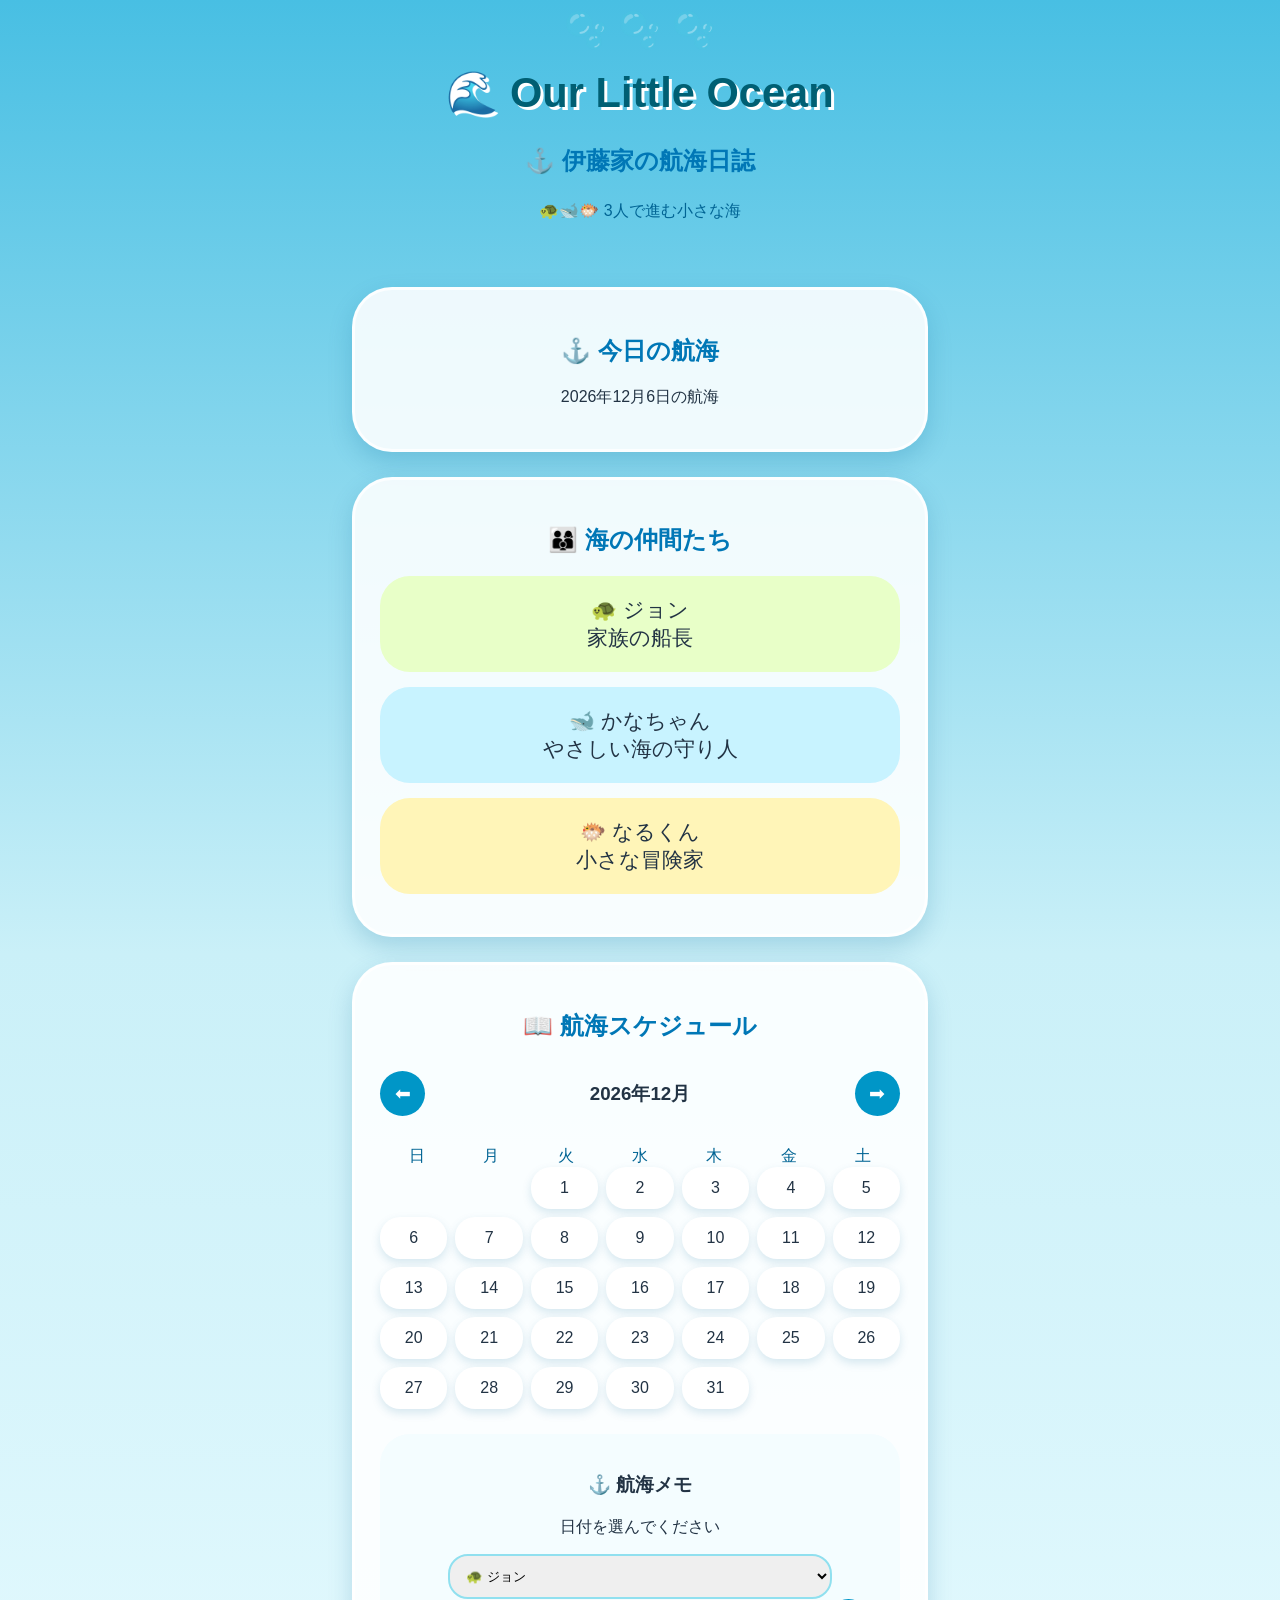
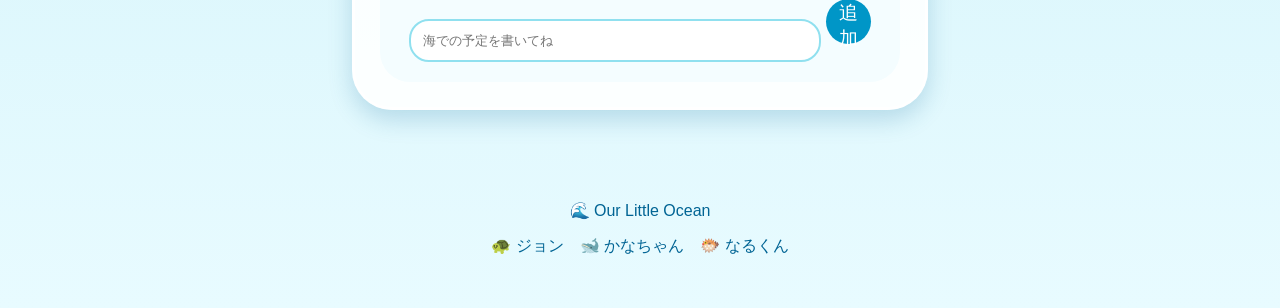
==== index.html @ e10f1f41 "index.html の更新" ====
<!DOCTYPE html>
<html lang="ja">

<head>

<meta charset="UTF-8">
<meta name="viewport" content="width=device-width, initial-scale=1.0">

<title>Our Little Ocean | 伊藤家の航海日誌</title>

<link rel="stylesheet" href="style.css">

</head>


<body>


<header>

<h1>🌊 Our Little Ocean</h1>

<p>⚓ 伊藤家の航海日誌</p>

<span>
🐢🐋🐡 3人で進む小さな海
</span>

</header>




<main>


<section class="today">

<h2>⚓ 今日の航海</h2>

<p id="today-date"></p>

</section>





<section class="family">


<h2>👨‍👩‍👦 海の仲間たち</h2>


<div class="member john">

🐢 ジョン<br>
<span>家族の船長</span>

</div>



<div class="member kana">

🐋 かなちゃん<br>
<span>やさしい海の守り人</span>

</div>




<div class="member naru">

🐡 なるくん<br>
<span>小さな冒険家</span>

</div>


</section>







<section class="calendar-area">


<h2>📖 航海スケジュール</h2>



<div class="calendar-header">


<button id="prev-month">
⬅
</button>



<h3 id="calendar-title"></h3>



<button id="next-month">
➡
</button>


</div>






<div class="week">

<div>日</div>
<div>月</div>
<div>火</div>
<div>水</div>
<div>木</div>
<div>金</div>
<div>土</div>

</div>




<div id="calendar">

</div>







<div class="schedule-box">


<h3>⚓ 航海メモ</h3>



<p id="selected-date">

日付を選んでください

</p>




<select id="family-select">


<option value="john">

🐢 ジョン

</option>



<option value="kana">

🐋 かなちゃん

</option>



<option value="naru">

🐡 なるくん

</option>



</select>






<input

id="schedule-input"

type="text"

placeholder="海での予定を書いてね">






<button id="add-schedule">

追加

</button>






<div id="schedule-list">

</div>





</div>


</section>


</main>







<footer>


<p>

🌊 Our Little Ocean

</p>


<p>

🐢 ジョン　🐋 かなちゃん　🐡 なるくん

</p>


</footer>






<script src="script.js"></script>


</body>


</html>
---- style.css ----
body {

  margin:0;
  padding:0;

  font-family:
  "Hiragino Maru Gothic ProN",
  "Yu Gothic",
  sans-serif;

  background:
  linear-gradient(
    180deg,
    #48bfe3,
    #caf0f8,
    #e8fbff
  );

  color:#234;

  text-align:center;

  min-height:100vh;

  overflow-x:hidden;

}



/* 海の泡 */

body::before {

  content:"🫧     🫧        🫧";

  position:fixed;

  top:10px;

  left:0;

  width:100%;

  font-size:35px;

  opacity:0.35;

  pointer-events:none;

}





header {

  padding:40px 20px 25px;

}



h1 {

  color:#005f73;

  font-size:2.6rem;

  text-shadow:

  3px 3px 0 white;


}



header p {

  color:#0077b6;

  font-size:1.5rem;

  font-weight:bold;

}



header span {

  color:#006494;

}





main {

  padding:15px;

}





.today,
.family,
.calendar-area {


  background:

  rgba(255,255,255,0.88);


  border-radius:40px;


  padding:25px;


  margin:25px auto;


  max-width:520px;


  border:

  3px solid rgba(255,255,255,0.8);


  box-shadow:

  0 10px 25px

  rgba(0,100,150,0.2);


}



h2 {

  color:#0077b6;

}





.member {


  border-radius:30px;

  padding:20px;

  margin:15px 0;

  font-size:1.3rem;


}



.john {

  background:#e8ffc8;

}



.kana {

  background:#c8f3ff;

}



.naru {

  background:#fff5b8;

}





.calendar-header {


  display:flex;

  justify-content:space-between;

  align-items:center;


}



button {


  background:#0096c7;

  color:white;

  border:none;

  width:45px;

  height:45px;

  border-radius:50%;

  font-size:1.2rem;


}





.week {


  display:grid;

  grid-template-columns:

  repeat(7,1fr);


  color:#006494;

  margin-top:20px;


}





#calendar {


  display:grid;

  grid-template-columns:

  repeat(7,1fr);


  gap:8px;

}





.day {


  background:white;


  border-radius:20px;


  padding:12px 5px;


  box-shadow:

  0 4px 10px

  rgba(0,100,150,0.15);


}



.empty {

  background:transparent;

  box-shadow:none;

}





.schedule-box {


  margin-top:25px;


  padding:20px;


  background:#f4fdff;


  border-radius:30px;


}





input,
select {


  width:80%;


  padding:12px;


  border-radius:20px;


  border:2px solid #90e0ef;


}





.schedule-item {


  margin-top:12px;


  padding:15px;


  border-radius:25px;


  font-weight:bold;


}



.schedule-item.john {

  background:#e8ffc8;

}



.schedule-item.kana {

  background:#c8f3ff;

}



.schedule-item.naru {

  background:#fff5b8;

}





footer {

  padding:35px;

  color:#006494;

}
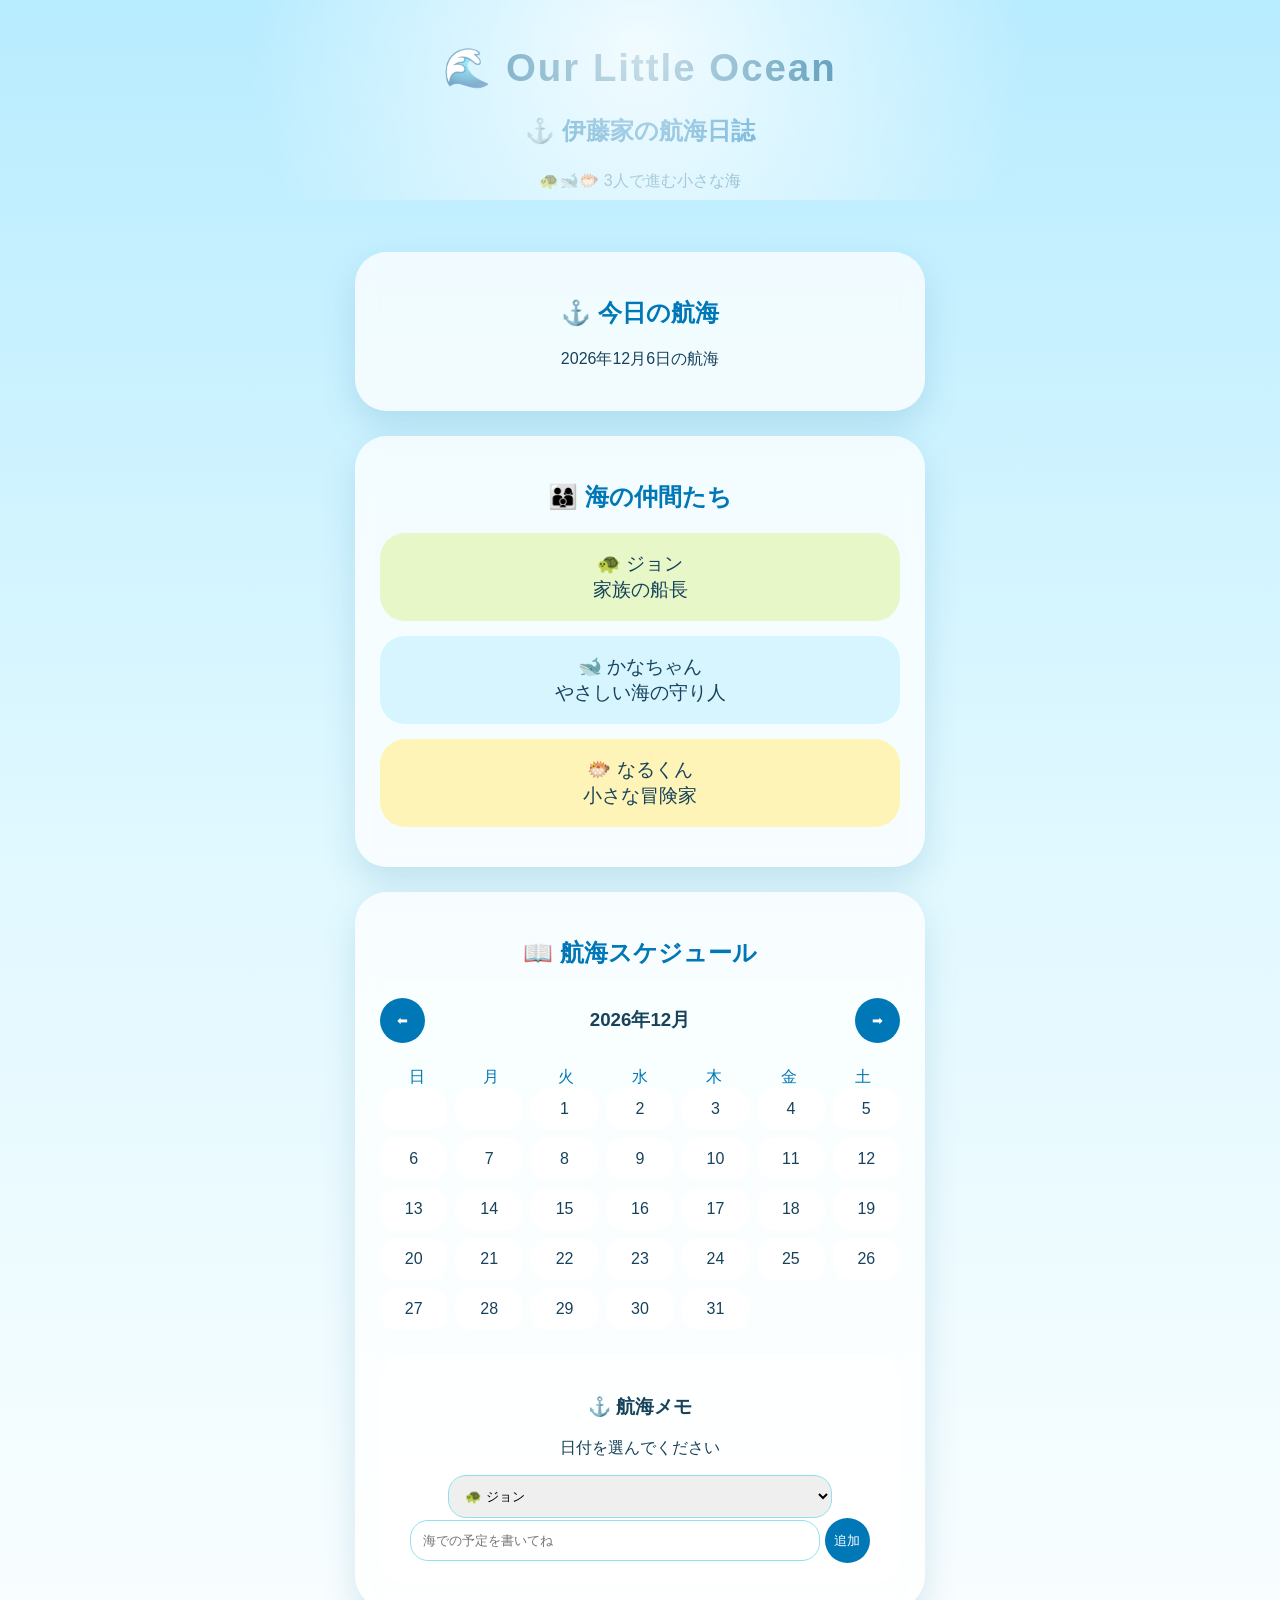
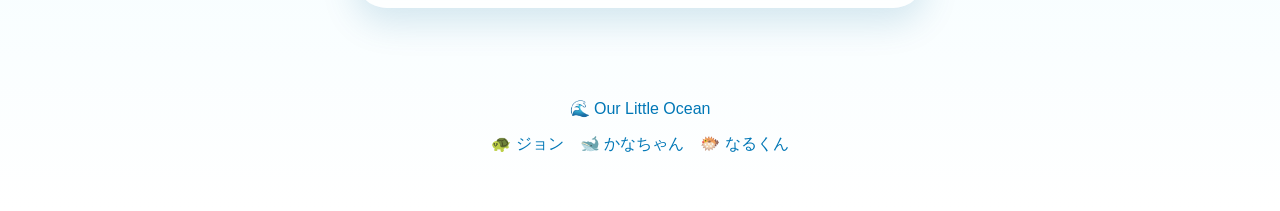
==== commit 875c132b: "index.html の更新" ====
--- a/index.html
+++ b/index.html
@@ -14,6 +14,16 @@
 
 
 <body>
+<div class="ocean-effect">
+
+<div class="wave wave1"></div>
+<div class="wave wave2"></div>
+
+<div class="bubble b1"></div>
+<div class="bubble b2"></div>
+<div class="bubble b3"></div>
+
+</div>
 
 
 <header>
--- a/style.css
+++ b/style.css
@@ -1,62 +1,79 @@
 body {
-
-  margin:0;
-  padding:0;
+  margin: 0;
+  padding: 0;
 
   font-family:
   "Hiragino Maru Gothic ProN",
   "Yu Gothic",
   sans-serif;
 
+  text-align: center;
+
+  color: #16425b;
+
+  min-height: 100vh;
+
   background:
   linear-gradient(
     180deg,
-    #48bfe3,
-    #caf0f8,
-    #e8fbff
+    #b8ecff 0%,
+    #dff8ff 45%,
+    #ffffff 100%
   );
 
-  color:#234;
-
-  text-align:center;
-
-  min-height:100vh;
-
-  overflow-x:hidden;
-
-}
-
-
-
-/* 海の泡 */
+  overflow-x: hidden;
+}
+
+
+/* 海の光 */
 
 body::before {
 
-  content:"🫧     🫧        🫧";
+  content:"";
 
   position:fixed;
 
-  top:10px;
+  top:-100px;
 
   left:0;
 
   width:100%;
 
-  font-size:35px;
-
-  opacity:0.35;
+  height:300px;
+
+  background:
+  radial-gradient(
+    circle,
+    rgba(255,255,255,0.8),
+    transparent 60%
+  );
+
+  animation:sunlight 8s infinite alternate;
 
   pointer-events:none;
-
-}
-
-
-
-
+}
+
+
+
+@keyframes sunlight {
+
+  from {
+    transform:translateY(0);
+  }
+
+  to {
+    transform:translateY(30px);
+  }
+
+}
+
+
+
+/* ヘッダー */
 
 header {
 
-  padding:40px 20px 25px;
+  padding:45px 20px 25px;
 
 }
 
@@ -64,14 +81,13 @@
 
 h1 {
 
-  color:#005f73;
-
-  font-size:2.6rem;
-
-  text-shadow:
-
-  3px 3px 0 white;
-
+  margin:0;
+
+  font-size:2.4rem;
+
+  color:#006494;
+
+  letter-spacing:2px;
 
 }
 
@@ -79,10 +95,10 @@
 
 header p {
 
+  font-size:1.5rem;
+
   color:#0077b6;
 
-  font-size:1.5rem;
-
   font-weight:bold;
 
 }
@@ -91,7 +107,7 @@
 
 header span {
 
-  color:#006494;
+  color:#468faf;
 
 }
 
@@ -101,25 +117,28 @@
 
 main {
 
-  padding:15px;
-
-}
-
-
-
-
+  padding:10px;
+
+}
+
+
+
+
+/* 白い箱感を減らしたカード */
 
 .today,
 .family,
 .calendar-area {
 
-
   background:
 
-  rgba(255,255,255,0.88);
-
-
-  border-radius:40px;
+  rgba(255,255,255,0.75);
+
+
+  backdrop-filter:blur(10px);
+
+
+  border-radius:32px;
 
 
   padding:25px;
@@ -131,19 +150,14 @@
   max-width:520px;
 
 
-  border:
-
-  3px solid rgba(255,255,255,0.8);
-
-
   box-shadow:
 
-  0 10px 25px
-
-  rgba(0,100,150,0.2);
-
-
-}
+  0 15px 35px
+
+  rgba(0,100,150,0.15);
+
+}
+
 
 
 
@@ -159,15 +173,13 @@
 
 .member {
 
-
-  border-radius:30px;
-
-  padding:20px;
+  padding:18px;
 
   margin:15px 0;
 
-  font-size:1.3rem;
-
+  border-radius:25px;
+
+  font-size:1.2rem;
 
 }
 
@@ -175,7 +187,7 @@
 
 .john {
 
-  background:#e8ffc8;
+ background:#e8f7c8;
 
 }
 
@@ -183,7 +195,7 @@
 
 .kana {
 
-  background:#c8f3ff;
+ background:#d7f5ff;
 
 }
 
@@ -191,7 +203,7 @@
 
 .naru {
 
-  background:#fff5b8;
+ background:#fff4b8;
 
 }
 
@@ -201,109 +213,82 @@
 
 .calendar-header {
 
-
-  display:flex;
-
-  justify-content:space-between;
-
-  align-items:center;
-
-
-}
+ display:flex;
+
+ justify-content:space-between;
+
+ align-items:center;
+
+}
+
 
 
 
 button {
 
-
-  background:#0096c7;
-
-  color:white;
-
-  border:none;
-
-  width:45px;
-
-  height:45px;
-
-  border-radius:50%;
-
-  font-size:1.2rem;
-
-
-}
-
-
+ background:#0077b6;
+
+ color:white;
+
+ border:none;
+
+ border-radius:50%;
+
+ width:45px;
+
+ height:45px;
+
+}
 
 
 
 .week {
 
-
-  display:grid;
-
-  grid-template-columns:
-
-  repeat(7,1fr);
-
-
-  color:#006494;
-
-  margin-top:20px;
-
-
-}
-
+ display:grid;
+
+ grid-template-columns:
+ repeat(7,1fr);
+
+ color:#0077b6;
+
+ margin-top:15px;
+
+}
 
 
 
 
 #calendar {
 
-
-  display:grid;
-
-  grid-template-columns:
-
-  repeat(7,1fr);
-
-
-  gap:8px;
-
-}
-
+ display:grid;
+
+ grid-template-columns:
+ repeat(7,1fr);
+
+ gap:8px;
+
+}
 
 
 
 
 .day {
 
-
-  background:white;
-
-
-  border-radius:20px;
-
-
-  padding:12px 5px;
-
-
-  box-shadow:
-
-  0 4px 10px
-
-  rgba(0,100,150,0.15);
-
-
-}
-
-
-
-.empty {
-
-  background:transparent;
-
-  box-shadow:none;
+ background:white;
+
+ border-radius:18px;
+
+ padding:12px 5px;
+
+ transition:0.3s;
+
+}
+
+
+
+.day:hover {
+
+ transform:translateY(-3px);
 
 }
 
@@ -313,18 +298,14 @@
 
 .schedule-box {
 
-
-  margin-top:25px;
-
-
-  padding:20px;
-
-
-  background:#f4fdff;
-
-
-  border-radius:30px;
-
+ margin-top:25px;
+
+ padding:20px;
+
+ background:
+ rgba(255,255,255,0.7);
+
+ border-radius:28px;
 
 }
 
@@ -335,18 +316,13 @@
 input,
 select {
 
-
-  width:80%;
-
-
-  padding:12px;
-
-
-  border-radius:20px;
-
-
-  border:2px solid #90e0ef;
-
+ width:80%;
+
+ padding:12px;
+
+ border-radius:18px;
+
+ border:1px solid #90e0ef;
 
 }
 
@@ -356,53 +332,21 @@
 
 .schedule-item {
 
-
-  margin-top:12px;
-
-
-  padding:15px;
-
-
-  border-radius:25px;
-
-
-  font-weight:bold;
-
-
-}
-
-
-
-.schedule-item.john {
-
-  background:#e8ffc8;
-
-}
-
-
-
-.schedule-item.kana {
-
-  background:#c8f3ff;
-
-}
-
-
-
-.schedule-item.naru {
-
-  background:#fff5b8;
-
-}
-
+ padding:14px;
+
+ margin-top:10px;
+
+ border-radius:22px;
+
+}
 
 
 
 
 footer {
 
-  padding:35px;
-
-  color:#006494;
+ padding:40px;
+
+ color:#0077b6;
 
 }
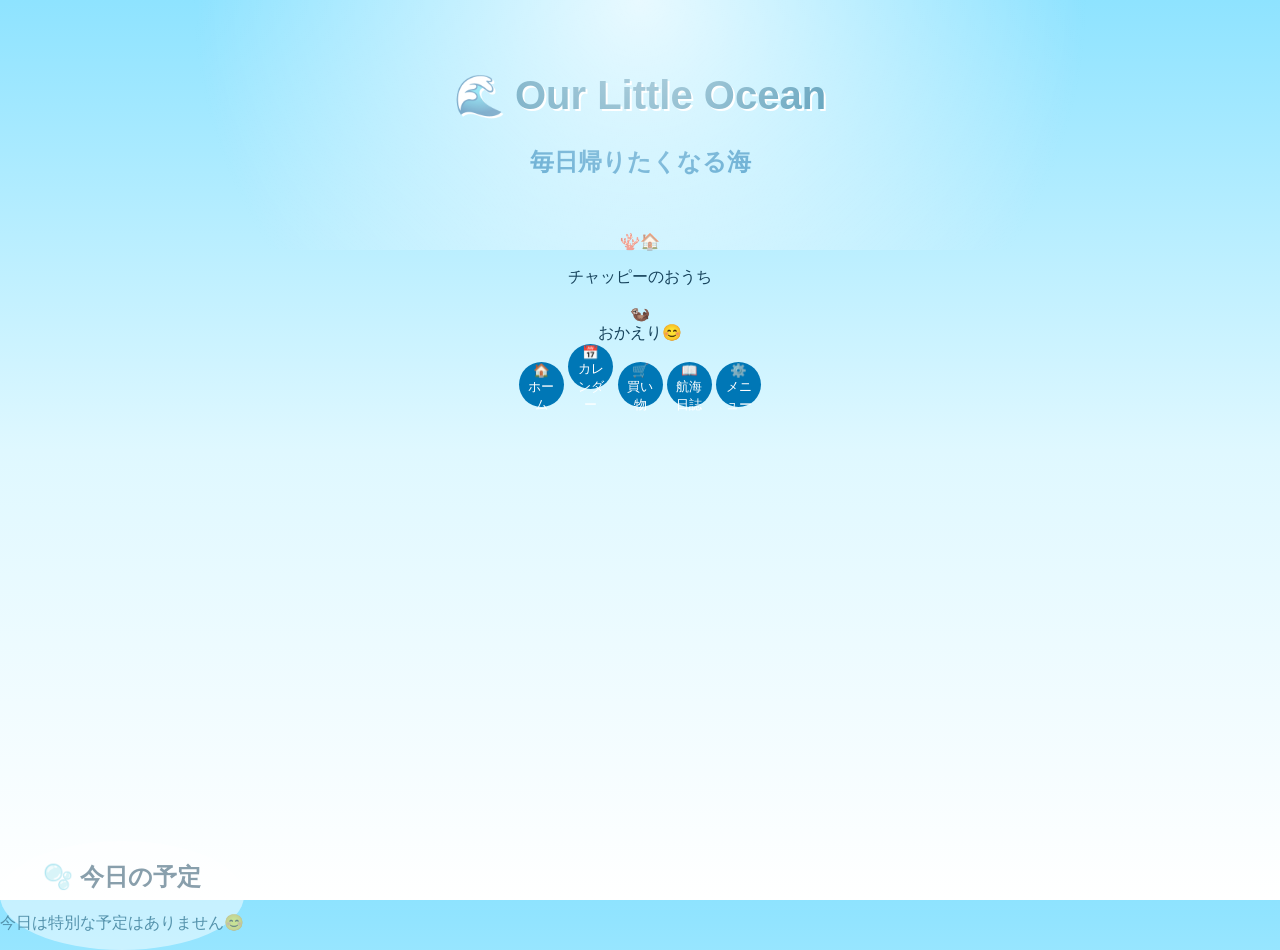
==== commit 453ecb72: "index.html の更新" ====
--- a/index.html
+++ b/index.html
@@ -2,282 +2,94 @@
 <html lang="ja">
 
 <head>
+  <meta charset="UTF-8">
+  <meta name="viewport" content="width=device-width, initial-scale=1.0">
 
-<meta charset="UTF-8">
-<meta name="viewport" content="width=device-width, initial-scale=1.0">
+  <title>Our Little Ocean</title>
 
-<title>Our Little Ocean | 伊藤家の航海日誌</title>
-
-<link rel="stylesheet" href="style.css">
-
+  <link rel="stylesheet" href="style.css">
 </head>
 
+<body>
 
-<body>
-<div class="ocean-effect">
+<div class="ocean">
 
-<div class="wave wave1"></div>
-<div class="wave wave2"></div>
+<header class="header">
 
-<div class="bubble b1"></div>
-<div class="bubble b2"></div>
-<div class="bubble b3"></div>
+<h1>🌊 Our Little Ocean</h1>
+
+<p>毎日帰りたくなる海</p>
+
+</header>
+
+
+<main>
+
+<section class="home">
+
+<div class="bubble">
+
+<h2>🫧 今日の予定</h2>
+
+<p id="today-message">
+今日は特別な予定はありません😊
+</p>
 
 </div>
 
 
-<header>
+<div class="coral-house">
 
-<h1>🌊 Our Little Ocean</h1>
+<div class="house">
 
-<p>⚓ 伊藤家の航海日誌</p>
+🪸🏠
 
-<span>
-🐢🐋🐡 3人で進む小さな海
-</span>
+</div>
 
-</header>
-
-
-
-
-<main>
-
-
-<section class="today">
-
-<h2>⚓ 今日の航海</h2>
-
-<p id="today-date"></p>
-
-</section>
-
-
-
-
-
-<section class="family">
-
-
-<h2>👨‍👩‍👦 海の仲間たち</h2>
-
-
-<div class="member john">
-
-🐢 ジョン<br>
-<span>家族の船長</span>
+<p>チャッピーのおうち</p>
 
 </div>
 
 
+<div class="chappy">
 
-<div class="member kana">
+<div class="otter">
 
-🐋 かなちゃん<br>
-<span>やさしい海の守り人</span>
+🦦
 
 </div>
 
+<div class="speech">
 
-
-
-<div class="member naru">
-
-🐡 なるくん<br>
-<span>小さな冒険家</span>
+おかえり😊
 
 </div>
 
+</div>
 
 </section>
-
-
-
-
-
-
-
-<section class="calendar-area">
-
-
-<h2>📖 航海スケジュール</h2>
-
-
-
-<div class="calendar-header">
-
-
-<button id="prev-month">
-⬅
-</button>
-
-
-
-<h3 id="calendar-title"></h3>
-
-
-
-<button id="next-month">
-➡
-</button>
-
-
-</div>
-
-
-
-
-
-
-<div class="week">
-
-<div>日</div>
-<div>月</div>
-<div>火</div>
-<div>水</div>
-<div>木</div>
-<div>金</div>
-<div>土</div>
-
-</div>
-
-
-
-
-<div id="calendar">
-
-</div>
-
-
-
-
-
-
-
-<div class="schedule-box">
-
-
-<h3>⚓ 航海メモ</h3>
-
-
-
-<p id="selected-date">
-
-日付を選んでください
-
-</p>
-
-
-
-
-<select id="family-select">
-
-
-<option value="john">
-
-🐢 ジョン
-
-</option>
-
-
-
-<option value="kana">
-
-🐋 かなちゃん
-
-</option>
-
-
-
-<option value="naru">
-
-🐡 なるくん
-
-</option>
-
-
-
-</select>
-
-
-
-
-
-
-<input
-
-id="schedule-input"
-
-type="text"
-
-placeholder="海での予定を書いてね">
-
-
-
-
-
-
-<button id="add-schedule">
-
-追加
-
-</button>
-
-
-
-
-
-
-<div id="schedule-list">
-
-</div>
-
-
-
-
-
-</div>
-
-
-</section>
-
 
 </main>
 
 
+<nav class="bottom-nav">
 
+<button>🏠<br>ホーム</button>
 
+<button>📅<br>カレンダー</button>
 
+<button>🛒<br>買い物</button>
 
+<button>📖<br>航海日誌</button>
 
-<footer>
+<button>⚙️<br>メニュー</button>
 
+</nav>
 
-<p>
-
-🌊 Our Little Ocean
-
-</p>
-
-
-<p>
-
-🐢 ジョン　🐋 かなちゃん　🐡 なるくん
-
-</p>
-
-
-</footer>
-
-
-
-
-
+</div>
 
 <script src="script.js"></script>
 
-
 </body>
 
-
 </html>
--- a/style.css
+++ b/style.css
@@ -1,79 +1,280 @@
 body {
-  margin: 0;
-  padding: 0;
-
-  font-family:
-  "Hiragino Maru Gothic ProN",
-  "Yu Gothic",
-  sans-serif;
-
-  text-align: center;
-
-  color: #16425b;
-
-  min-height: 100vh;
-
-  background:
-  linear-gradient(
-    180deg,
-    #b8ecff 0%,
-    #dff8ff 45%,
-    #ffffff 100%
-  );
-
-  overflow-x: hidden;
-}
+
+margin:0;
+padding:0;
+
+font-family:
+"Hiragino Maru Gothic ProN",
+"Yu Gothic",
+sans-serif;
+
+color:#16425b;
+
+text-align:center;
+
+min-height:100vh;
+
+overflow-x:hidden;
+
+background:
+
+linear-gradient(
+180deg,
+#8ee3ff,
+#dff8ff,
+#ffffff
+);
+
+position:relative;
+
+}
+
 
 
 /* 海の光 */
 
 body::before {
 
-  content:"";
-
-  position:fixed;
-
-  top:-100px;
-
-  left:0;
-
-  width:100%;
-
-  height:300px;
-
-  background:
-  radial-gradient(
-    circle,
-    rgba(255,255,255,0.8),
-    transparent 60%
-  );
-
-  animation:sunlight 8s infinite alternate;
-
-  pointer-events:none;
-}
-
-
-
-@keyframes sunlight {
-
-  from {
-    transform:translateY(0);
-  }
-
-  to {
-    transform:translateY(30px);
-  }
-
-}
-
-
-
-/* ヘッダー */
+content:"";
+
+position:fixed;
+
+top:0;
+
+left:0;
+
+width:100%;
+
+height:250px;
+
+
+background:
+
+radial-gradient(
+circle at 50% 0%,
+rgba(255,255,255,0.8),
+transparent 65%
+);
+
+
+animation:
+
+lightMove 6s infinite alternate;
+
+
+pointer-events:none;
+
+}
+
+
+
+@keyframes lightMove {
+
+from {
+
+transform:translateY(0);
+
+}
+
+
+to {
+
+transform:translateY(30px);
+
+}
+
+}
+
+
+
+
+
+/* 海の波 */
+
+.ocean-effect {
+
+position:fixed;
+
+bottom:0;
+
+left:0;
+
+width:100%;
+
+height:180px;
+
+overflow:hidden;
+
+z-index:-1;
+
+}
+
+
+
+.wave {
+
+position:absolute;
+
+bottom:-60px;
+
+left:-50%;
+
+width:200%;
+
+height:150px;
+
+background:
+
+rgba(0,160,220,0.25);
+
+border-radius:50%;
+
+animation:
+
+waveMove 8s infinite linear;
+
+}
+
+
+
+.wave2 {
+
+bottom:-80px;
+
+opacity:0.5;
+
+animation-duration:12s;
+
+}
+
+
+
+
+@keyframes waveMove {
+
+
+from {
+
+transform:translateX(0);
+
+}
+
+
+to {
+
+transform:translateX(200px);
+
+}
+
+
+}
+
+
+
+
+
+/* 泡 */
+
+.bubble {
+
+position:absolute;
+
+bottom:-50px;
+
+background:white;
+
+border-radius:50%;
+
+opacity:0.5;
+
+animation:
+
+bubbleUp 8s infinite;
+
+}
+
+
+
+.b1 {
+
+width:20px;
+
+height:20px;
+
+left:20%;
+
+}
+
+
+
+.b2 {
+
+width:35px;
+
+height:35px;
+
+left:60%;
+
+animation-delay:2s;
+
+}
+
+
+
+.b3 {
+
+width:15px;
+
+height:15px;
+
+left:80%;
+
+animation-delay:4s;
+
+}
+
+
+
+
+@keyframes bubbleUp {
+
+
+from {
+
+transform:translateY(0);
+
+opacity:0;
+
+}
+
+
+30% {
+
+opacity:0.6;
+
+}
+
+
+to {
+
+transform:translateY(-600px);
+
+opacity:0;
+
+}
+
+
+}
+
+
+
+
+
+
 
 header {
 
-  padding:45px 20px 25px;
+padding:45px 20px 30px;
 
 }
 
@@ -81,13 +282,13 @@
 
 h1 {
 
-  margin:0;
-
-  font-size:2.4rem;
-
-  color:#006494;
-
-  letter-spacing:2px;
+font-size:2.5rem;
+
+color:#006994;
+
+text-shadow:
+
+2px 2px white;
 
 }
 
@@ -95,11 +296,11 @@
 
 header p {
 
-  font-size:1.5rem;
-
-  color:#0077b6;
-
-  font-weight:bold;
+font-size:1.5rem;
+
+font-weight:bold;
+
+color:#0077b6;
 
 }
 
@@ -107,63 +308,45 @@
 
 header span {
 
-  color:#468faf;
-
-}
-
-
-
-
-
-main {
-
-  padding:10px;
-
-}
-
-
-
-
-/* 白い箱感を減らしたカード */
+color:#468faf;
+
+}
+
+
+
+
+
 
 .today,
 .family,
 .calendar-area {
 
-  background:
-
-  rgba(255,255,255,0.75);
-
-
-  backdrop-filter:blur(10px);
-
-
-  border-radius:32px;
-
-
-  padding:25px;
-
-
-  margin:25px auto;
-
-
-  max-width:520px;
-
-
-  box-shadow:
-
-  0 15px 35px
-
-  rgba(0,100,150,0.15);
-
-}
-
-
-
-
-h2 {
-
-  color:#0077b6;
+
+background:
+
+rgba(255,255,255,0.8);
+
+
+backdrop-filter:blur(8px);
+
+
+border-radius:35px;
+
+
+padding:25px;
+
+
+margin:25px auto;
+
+
+max-width:520px;
+
+
+box-shadow:
+
+0 15px 35px
+
+rgba(0,100,150,0.15);
 
 }
 
@@ -173,13 +356,11 @@
 
 .member {
 
-  padding:18px;
-
-  margin:15px 0;
-
-  border-radius:25px;
-
-  font-size:1.2rem;
+padding:18px;
+
+margin:15px 0;
+
+border-radius:25px;
 
 }
 
@@ -187,7 +368,7 @@
 
 .john {
 
- background:#e8f7c8;
+background:#e8f7c8;
 
 }
 
@@ -195,7 +376,7 @@
 
 .kana {
 
- background:#d7f5ff;
+background:#d7f5ff;
 
 }
 
@@ -203,150 +384,187 @@
 
 .naru {
 
- background:#fff4b8;
-
-}
-
+background:#fff4b8;
+
+}
 
 
 
 
 .calendar-header {
 
- display:flex;
-
- justify-content:space-between;
-
- align-items:center;
-
-}
-
+display:flex;
+
+justify-content:space-between;
+
+align-items:center;
+
+}
 
 
 
 button {
 
- background:#0077b6;
-
- color:white;
-
- border:none;
-
- border-radius:50%;
-
- width:45px;
-
- height:45px;
-
-}
-
-
-
-.week {
-
- display:grid;
-
- grid-template-columns:
- repeat(7,1fr);
-
- color:#0077b6;
-
- margin-top:15px;
-
-}
-
+background:#0077b6;
+
+color:white;
+
+border:none;
+
+border-radius:50%;
+
+width:45px;
+
+height:45px;
+
+}
 
 
 
 #calendar {
 
- display:grid;
-
- grid-template-columns:
- repeat(7,1fr);
-
- gap:8px;
-
-}
-
+display:grid;
+
+grid-template-columns:
+repeat(7,1fr);
+
+gap:8px;
+
+}
 
 
 
 .day {
 
- background:white;
-
- border-radius:18px;
-
- padding:12px 5px;
-
- transition:0.3s;
-
-}
-
-
-
-.day:hover {
-
- transform:translateY(-3px);
-
-}
-
-
+background:white;
+
+border-radius:18px;
+
+padding:12px 5px;
+
+}
 
 
 
 .schedule-box {
 
- margin-top:25px;
-
- padding:20px;
-
- background:
- rgba(255,255,255,0.7);
-
- border-radius:28px;
-
-}
-
-
+margin-top:25px;
+
+padding:20px;
+
+border-radius:30px;
+
+background:
+rgba(255,255,255,0.7);
+
+}
 
 
 
 input,
 select {
 
- width:80%;
-
- padding:12px;
-
- border-radius:18px;
-
- border:1px solid #90e0ef;
-
-}
-
-
-
-
-
-.schedule-item {
-
- padding:14px;
-
- margin-top:10px;
-
- border-radius:22px;
-
-}
-
+width:80%;
+
+padding:12px;
+
+border-radius:18px;
+
+border:1px solid #90e0ef;
+
+}
 
 
 
 footer {
 
- padding:40px;
-
- color:#0077b6;
+padding:40px;
+
+color:#0077b6;
+
+}
+/* 🌊 伊藤家メンバーカード強化 */
+
+.member {
+
+  position:relative;
+
+  overflow:hidden;
+
+  transition:0.4s;
+
+  border:2px solid rgba(255,255,255,0.8);
+
+}
+
+
+.member:hover {
+
+  transform:translateY(-8px);
+
+  box-shadow:
+  0 15px 30px
+  rgba(0,100,150,0.25);
+
+}
+
+
+
+/* 船長ジョン */
+
+.john {
+
+  background:
+  linear-gradient(
+  135deg,
+  #e8f7c8,
+  #ffffff
+  );
+
+}
+
+
+/* クジラの海 */
+
+.kana {
+
+  background:
+  linear-gradient(
+  135deg,
+  #d7f5ff,
+  #ffffff
+  );
+
+}
+
+
+/* 小さな冒険家 */
+
+.naru {
+
+  background:
+  linear-gradient(
+  135deg,
+  #fff4b8,
+  #ffffff
+  );
+
+}
+
+
+
+.member::after {
+
+  content:"🌊";
+
+  position:absolute;
+
+  right:15px;
+
+  bottom:10px;
+
+  opacity:0.25;
+
+  font-size:35px;
 
 }
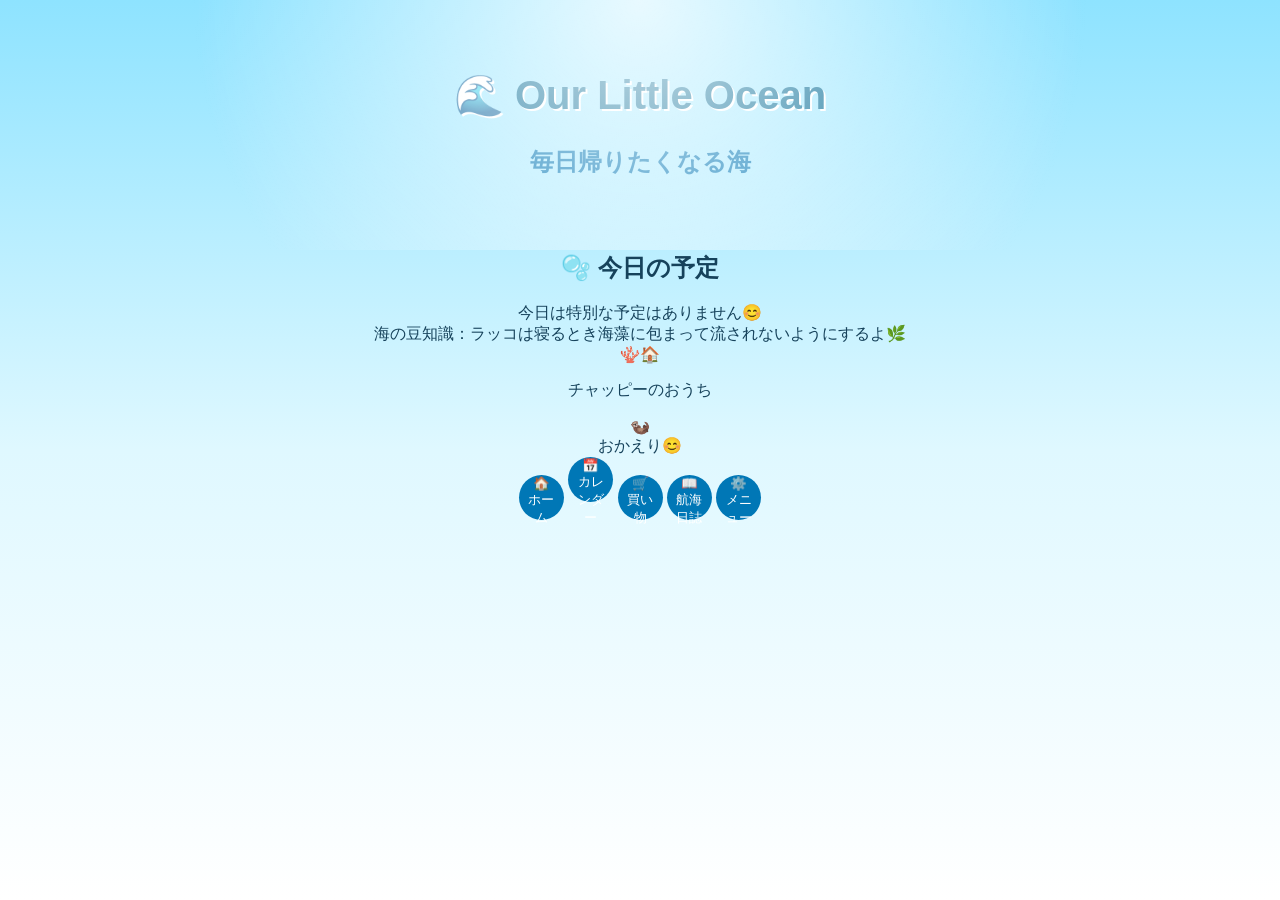
==== commit 6ae2e360: "index.html の更新" ====
--- a/index.html
+++ b/index.html
@@ -1,12 +1,9 @@
 <!DOCTYPE html>
 <html lang="ja">
-
 <head>
   <meta charset="UTF-8">
   <meta name="viewport" content="width=device-width, initial-scale=1.0">
-
   <title>Our Little Ocean</title>
-
   <link rel="stylesheet" href="style.css">
 </head>
 
@@ -14,82 +11,77 @@
 
 <div class="ocean">
 
-<header class="header">
+  <header class="header">
+    <h1>🌊 Our Little Ocean</h1>
+    <p>毎日帰りたくなる海</p>
+  </header>
 
-<h1>🌊 Our Little Ocean</h1>
+  <main>
 
-<p>毎日帰りたくなる海</p>
+    <section class="hero">
 
-</header>
+      <div class="today-bubble">
+        <h2>🫧 今日の予定</h2>
 
+        <div id="today-message">
+          今日は特別な予定はありません😊<br>
+          海の豆知識：ラッコは寝るとき海藻に包まって流されないようにするよ🌿
+        </div>
+      </div>
 
-<main>
+      <div class="coral-home">
 
-<section class="home">
+        <div class="house">
+          🪸🏠
+        </div>
 
-<div class="bubble">
+        <p>チャッピーのおうち</p>
 
-<h2>🫧 今日の予定</h2>
+      </div>
 
-<p id="today-message">
-今日は特別な予定はありません😊
-</p>
+      <div class="chappy-area">
 
-</div>
+        <div id="chappy">
+          🦦
+        </div>
 
+        <div class="speech">
+          おかえり😊
+        </div>
 
-<div class="coral-house">
+      </div>
 
-<div class="house">
+    </section>
 
-🪸🏠
+  </main>
 
-</div>
+  <nav class="bottom-menu">
 
-<p>チャッピーのおうち</p>
+    <button id="homeBtn">
+      🏠<br>ホーム
+    </button>
 
-</div>
+    <button id="calendarBtn">
+      📅<br>カレンダー
+    </button>
 
+    <button id="shoppingBtn">
+      🛒<br>買い物
+    </button>
 
-<div class="chappy">
+    <button id="logBtn">
+      📖<br>航海日誌
+    </button>
 
-<div class="otter">
+    <button id="menuBtn">
+      ⚙️<br>メニュー
+    </button>
 
-🦦
-
-</div>
-
-<div class="speech">
-
-おかえり😊
-
-</div>
-
-</div>
-
-</section>
-
-</main>
-
-
-<nav class="bottom-nav">
-
-<button>🏠<br>ホーム</button>
-
-<button>📅<br>カレンダー</button>
-
-<button>🛒<br>買い物</button>
-
-<button>📖<br>航海日誌</button>
-
-<button>⚙️<br>メニュー</button>
-
-</nav>
+  </nav>
 
 </div>
 
 <script src="script.js"></script>
 
 </body>
-
 </html>
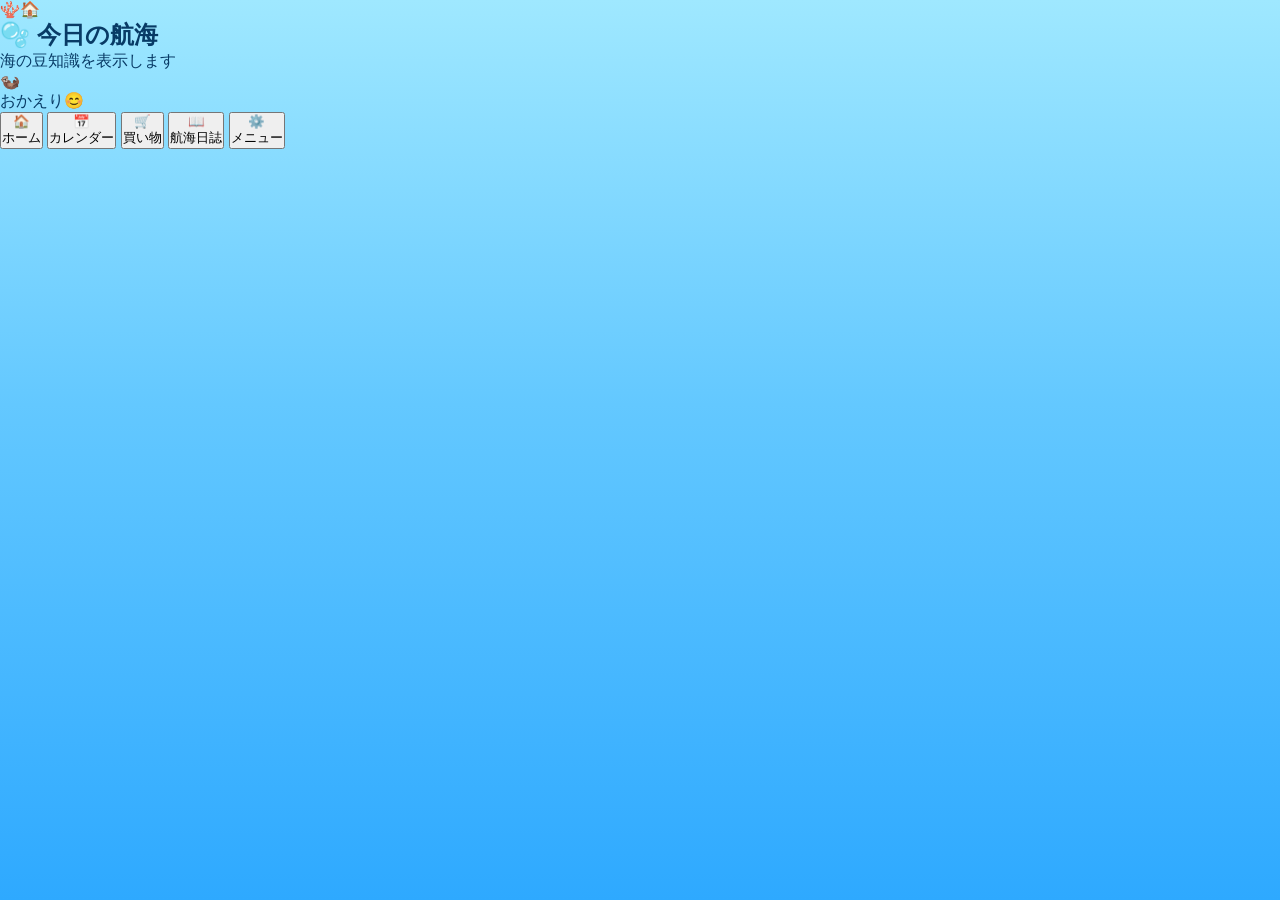
==== commit c3e29648: "index.html の更新" ====
--- a/index.html
+++ b/index.html
@@ -1,83 +1,89 @@
 <!DOCTYPE html>
 <html lang="ja">
 <head>
-  <meta charset="UTF-8">
-  <meta name="viewport" content="width=device-width, initial-scale=1.0">
-  <title>Our Little Ocean</title>
-  <link rel="stylesheet" href="style.css">
+    <meta charset="UTF-8">
+    <meta name="viewport" content="width=device-width, initial-scale=1.0">
+    <title>Our Little Ocean</title>
+
+    <link rel="stylesheet" href="style.css">
 </head>
 
 <body>
 
 <div class="ocean">
 
-  <header class="header">
-    <h1>🌊 Our Little Ocean</h1>
-    <p>毎日帰りたくなる海</p>
-  </header>
+    <!-- 光 -->
+    <div class="sun-rays"></div>
 
-  <main>
+    <!-- 泡 -->
+    <div id="bubble-layer"></div>
 
-    <section class="hero">
+    <!-- 魚 -->
+    <div id="fish-layer"></div>
 
-      <div class="today-bubble">
-        <h2>🫧 今日の予定</h2>
+    <!-- キラキラ -->
+    <div class="sparkles"></div>
 
-        <div id="today-message">
-          今日は特別な予定はありません😊<br>
-          海の豆知識：ラッコは寝るとき海藻に包まって流されないようにするよ🌿
-        </div>
-      </div>
+    <!-- 海藻 -->
+    <div class="seaweed left"></div>
+    <div class="seaweed center"></div>
+    <div class="seaweed right"></div>
 
-      <div class="coral-home">
+    <!-- サンゴ -->
+    <div class="coral left"></div>
+    <div class="coral right"></div>
 
-        <div class="house">
-          🪸🏠
-        </div>
+    <main class="home">
 
-        <p>チャッピーのおうち</p>
+        <section class="house-area">
 
-      </div>
+            <div class="house-glow"></div>
 
-      <div class="chappy-area">
+            <div class="house">
+                🪸🏠
+            </div>
 
-        <div id="chappy">
-          🦦
-        </div>
+        </section>
 
-        <div class="speech">
-          おかえり😊
-        </div>
+        <section class="today-card">
 
-      </div>
+            <h2>🫧 今日の航海</h2>
 
-    </section>
+            <p id="today-message">
+                海の豆知識を表示します
+            </p>
 
-  </main>
+        </section>
 
-  <nav class="bottom-menu">
+        <section class="chappy-area">
 
-    <button id="homeBtn">
-      🏠<br>ホーム
-    </button>
+            <div id="chappy">
+                🦦
+            </div>
 
-    <button id="calendarBtn">
-      📅<br>カレンダー
-    </button>
+            <div class="speech">
 
-    <button id="shoppingBtn">
-      🛒<br>買い物
-    </button>
+                おかえり😊
 
-    <button id="logBtn">
-      📖<br>航海日誌
-    </button>
+            </div>
 
-    <button id="menuBtn">
-      ⚙️<br>メニュー
-    </button>
+        </section>
 
-  </nav>
+    </main>
+
+    <nav class="bottom-menu">
+
+        <button>🏠<br>ホーム</button>
+
+        <button>📅<br>カレンダー</button>
+
+        <button>🛒<br>買い物</button>
+
+        <button>📖<br>航海日誌</button>
+
+        <button>⚙️<br>メニュー</button>
+
+    </nav>
 
 </div>
 
--- a/style.css
+++ b/style.css
@@ -1,570 +1,93 @@
-body {
+/* ===========================
+   Our Little Ocean v2
+=========================== */
 
-margin:0;
-padding:0;
+*{
+    margin:0;
+    padding:0;
+    box-sizing:border-box;
+}
 
-font-family:
-"Hiragino Maru Gothic ProN",
-"Yu Gothic",
-sans-serif;
+body{
 
-color:#16425b;
+    font-family:"Yu Gothic",sans-serif;
 
-text-align:center;
+    min-height:100vh;
 
-min-height:100vh;
+    background:
+    linear-gradient(
+    180deg,
+    #9fe8ff 0%,
+    #63c8ff 45%,
+    #2ea9ff 100%);
 
-overflow-x:hidden;
+    overflow-x:hidden;
 
-background:
-
-linear-gradient(
-180deg,
-#8ee3ff,
-#dff8ff,
-#ffffff
-);
-
-position:relative;
+    color:#083b66;
 
 }
 
+.ocean{
 
+    min-height:100vh;
 
-/* 海の光 */
+    display:flex;
 
-body::before {
-
-content:"";
-
-position:fixed;
-
-top:0;
-
-left:0;
-
-width:100%;
-
-height:250px;
-
-
-background:
-
-radial-gradient(
-circle at 50% 0%,
-rgba(255,255,255,0.8),
-transparent 65%
-);
-
-
-animation:
-
-lightMove 6s infinite alternate;
-
-
-pointer-events:none;
+    flex-direction:column;
 
 }
 
+/* ---------- ヘッダー ---------- */
 
+.header{
 
-@keyframes lightMove {
+    text-align:center;
 
-from {
-
-transform:translateY(0);
+    padding:30px 20px;
 
 }
 
+.header h1{
 
-to {
+    color:white;
 
-transform:translateY(30px);
+    font-size:2rem;
+
+    text-shadow:
+    0 3px 10px rgba(0,0,0,.2);
 
 }
 
-}
+.header p{
 
+    margin-top:8px;
 
+    color:white;
 
-
-
-/* 海の波 */
-
-.ocean-effect {
-
-position:fixed;
-
-bottom:0;
-
-left:0;
-
-width:100%;
-
-height:180px;
-
-overflow:hidden;
-
-z-index:-1;
+    opacity:.9;
 
 }
 
+/* ---------- メイン ---------- */
 
+.hero{
 
-.wave {
+    flex:1;
 
-position:absolute;
+    display:flex;
 
-bottom:-60px;
+    flex-direction:column;
 
-left:-50%;
+    align-items:center;
 
-width:200%;
+    gap:25px;
 
-height:150px;
-
-background:
-
-rgba(0,160,220,0.25);
-
-border-radius:50%;
-
-animation:
-
-waveMove 8s infinite linear;
+    padding:20px;
 
 }
 
+/* ---------- 今日の予定 ---------- */
 
+.today-bubble{
 
-.wave2 {
-
-bottom:-80px;
-
-opacity:0.5;
-
-animation-duration:12s;
-
-}
-
-
-
-
-@keyframes waveMove {
-
-
-from {
-
-transform:translateX(0);
-
-}
-
-
-to {
-
-transform:translateX(200px);
-
-}
-
-
-}
-
-
-
-
-
-/* 泡 */
-
-.bubble {
-
-position:absolute;
-
-bottom:-50px;
-
-background:white;
-
-border-radius:50%;
-
-opacity:0.5;
-
-animation:
-
-bubbleUp 8s infinite;
-
-}
-
-
-
-.b1 {
-
-width:20px;
-
-height:20px;
-
-left:20%;
-
-}
-
-
-
-.b2 {
-
-width:35px;
-
-height:35px;
-
-left:60%;
-
-animation-delay:2s;
-
-}
-
-
-
-.b3 {
-
-width:15px;
-
-height:15px;
-
-left:80%;
-
-animation-delay:4s;
-
-}
-
-
-
-
-@keyframes bubbleUp {
-
-
-from {
-
-transform:translateY(0);
-
-opacity:0;
-
-}
-
-
-30% {
-
-opacity:0.6;
-
-}
-
-
-to {
-
-transform:translateY(-600px);
-
-opacity:0;
-
-}
-
-
-}
-
-
-
-
-
-
-
-header {
-
-padding:45px 20px 30px;
-
-}
-
-
-
-h1 {
-
-font-size:2.5rem;
-
-color:#006994;
-
-text-shadow:
-
-2px 2px white;
-
-}
-
-
-
-header p {
-
-font-size:1.5rem;
-
-font-weight:bold;
-
-color:#0077b6;
-
-}
-
-
-
-header span {
-
-color:#468faf;
-
-}
-
-
-
-
-
-
-.today,
-.family,
-.calendar-area {
-
-
-background:
-
-rgba(255,255,255,0.8);
-
-
-backdrop-filter:blur(8px);
-
-
-border-radius:35px;
-
-
-padding:25px;
-
-
-margin:25px auto;
-
-
-max-width:520px;
-
-
-box-shadow:
-
-0 15px 35px
-
-rgba(0,100,150,0.15);
-
-}
-
-
-
-
-
-.member {
-
-padding:18px;
-
-margin:15px 0;
-
-border-radius:25px;
-
-}
-
-
-
-.john {
-
-background:#e8f7c8;
-
-}
-
-
-
-.kana {
-
-background:#d7f5ff;
-
-}
-
-
-
-.naru {
-
-background:#fff4b8;
-
-}
-
-
-
-
-.calendar-header {
-
-display:flex;
-
-justify-content:space-between;
-
-align-items:center;
-
-}
-
-
-
-button {
-
-background:#0077b6;
-
-color:white;
-
-border:none;
-
-border-radius:50%;
-
-width:45px;
-
-height:45px;
-
-}
-
-
-
-#calendar {
-
-display:grid;
-
-grid-template-columns:
-repeat(7,1fr);
-
-gap:8px;
-
-}
-
-
-
-.day {
-
-background:white;
-
-border-radius:18px;
-
-padding:12px 5px;
-
-}
-
-
-
-.schedule-box {
-
-margin-top:25px;
-
-padding:20px;
-
-border-radius:30px;
-
-background:
-rgba(255,255,255,0.7);
-
-}
-
-
-
-input,
-select {
-
-width:80%;
-
-padding:12px;
-
-border-radius:18px;
-
-border:1px solid #90e0ef;
-
-}
-
-
-
-footer {
-
-padding:40px;
-
-color:#0077b6;
-
-}
-/* 🌊 伊藤家メンバーカード強化 */
-
-.member {
-
-  position:relative;
-
-  overflow:hidden;
-
-  transition:0.4s;
-
-  border:2px solid rgba(255,255,255,0.8);
-
-}
-
-
-.member:hover {
-
-  transform:translateY(-8px);
-
-  box-shadow:
-  0 15px 30px
-  rgba(0,100,150,0.25);
-
-}
-
-
-
-/* 船長ジョン */
-
-.john {
-
-  background:
-  linear-gradient(
-  135deg,
-  #e8f7c8,
-  #ffffff
-  );
-
-}
-
-
-/* クジラの海 */
-
-.kana {
-
-  background:
-  linear-gradient(
-  135deg,
-  #d7f5ff,
-  #ffffff
-  );
-
-}
-
-
-/* 小さな冒険家 */
-
-.naru {
-
-  background:
-  linear-gradient(
-  135deg,
-  #fff4b8,
-  #ffffff
-  );
-
-}
-
-
-
-.member::after {
-
-  content:"🌊";
-
-  position:absolute;
-
-  right:15px;
-
-  bottom:10px;
-
-  opacity:0.25;
-
-  font-size:35px;
-
-}+   
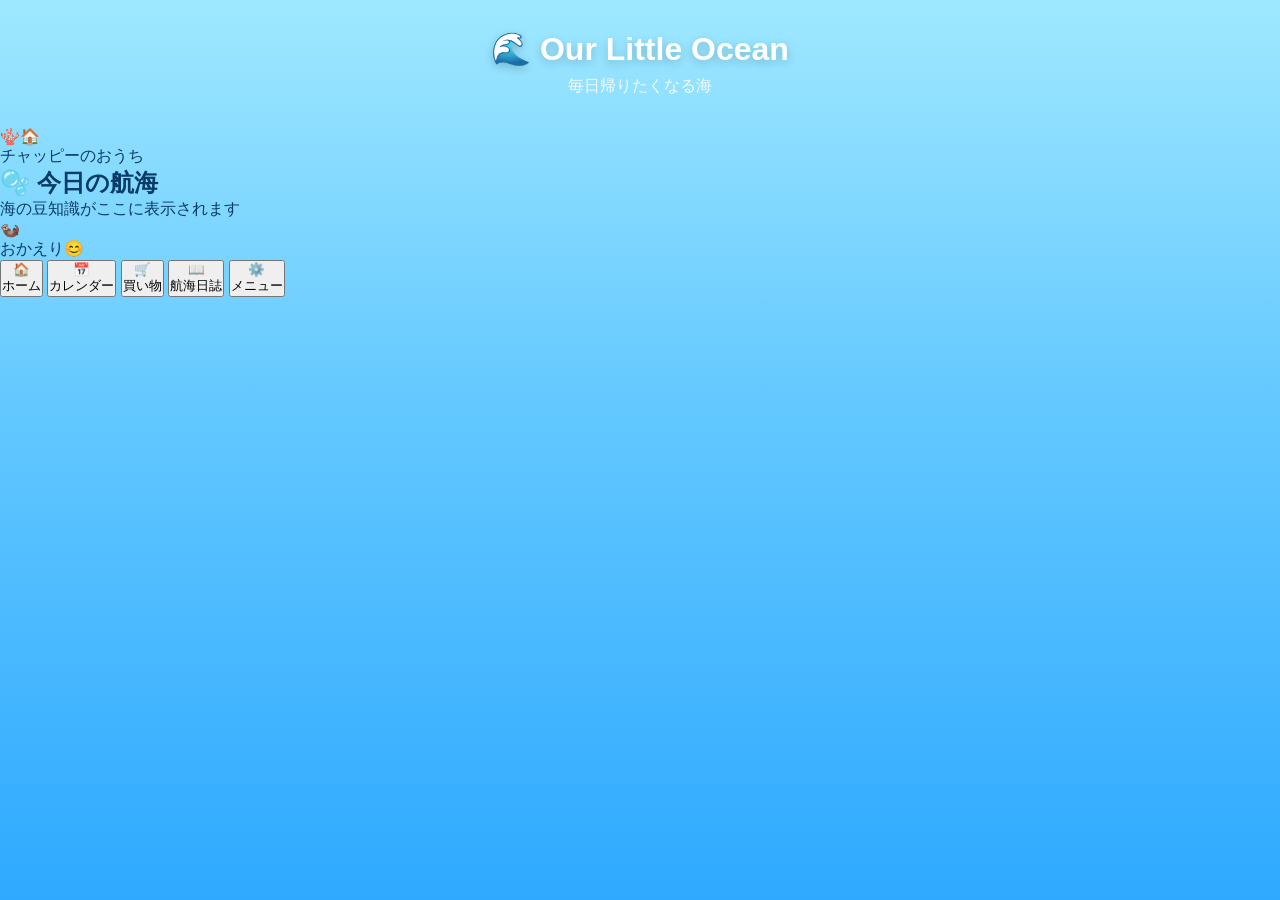
==== commit 9e798e77: "index.html の更新" ====
--- a/index.html
+++ b/index.html
@@ -12,7 +12,7 @@
 
 <div class="ocean">
 
-    <!-- 光 -->
+    <!-- 水中の光 -->
     <div class="sun-rays"></div>
 
     <!-- 泡 -->
@@ -22,7 +22,7 @@
     <div id="fish-layer"></div>
 
     <!-- キラキラ -->
-    <div class="sparkles"></div>
+    <div id="sparkle-layer"></div>
 
     <!-- 海藻 -->
     <div class="seaweed left"></div>
@@ -35,30 +35,50 @@
 
     <main class="home">
 
+        <!-- タイトル -->
+        <header class="header">
+
+            <h1>🌊 Our Little Ocean</h1>
+
+            <p>毎日帰りたくなる海</p>
+
+        </header>
+
+        <!-- サンゴの家 -->
         <section class="house-area">
 
             <div class="house-glow"></div>
 
             <div class="house">
+
                 🪸🏠
+
             </div>
+
+            <p>チャッピーのおうち</p>
 
         </section>
 
+        <!-- 今日の予定 -->
         <section class="today-card">
 
             <h2>🫧 今日の航海</h2>
 
             <p id="today-message">
-                海の豆知識を表示します
+
+                海の豆知識がここに表示されます
+
             </p>
 
         </section>
 
+        <!-- チャッピー -->
         <section class="chappy-area">
 
             <div id="chappy">
+
                 🦦
+
             </div>
 
             <div class="speech">
@@ -70,6 +90,8 @@
         </section>
 
     </main>
+
+    <!-- 下メニュー -->
 
     <nav class="bottom-menu">
 
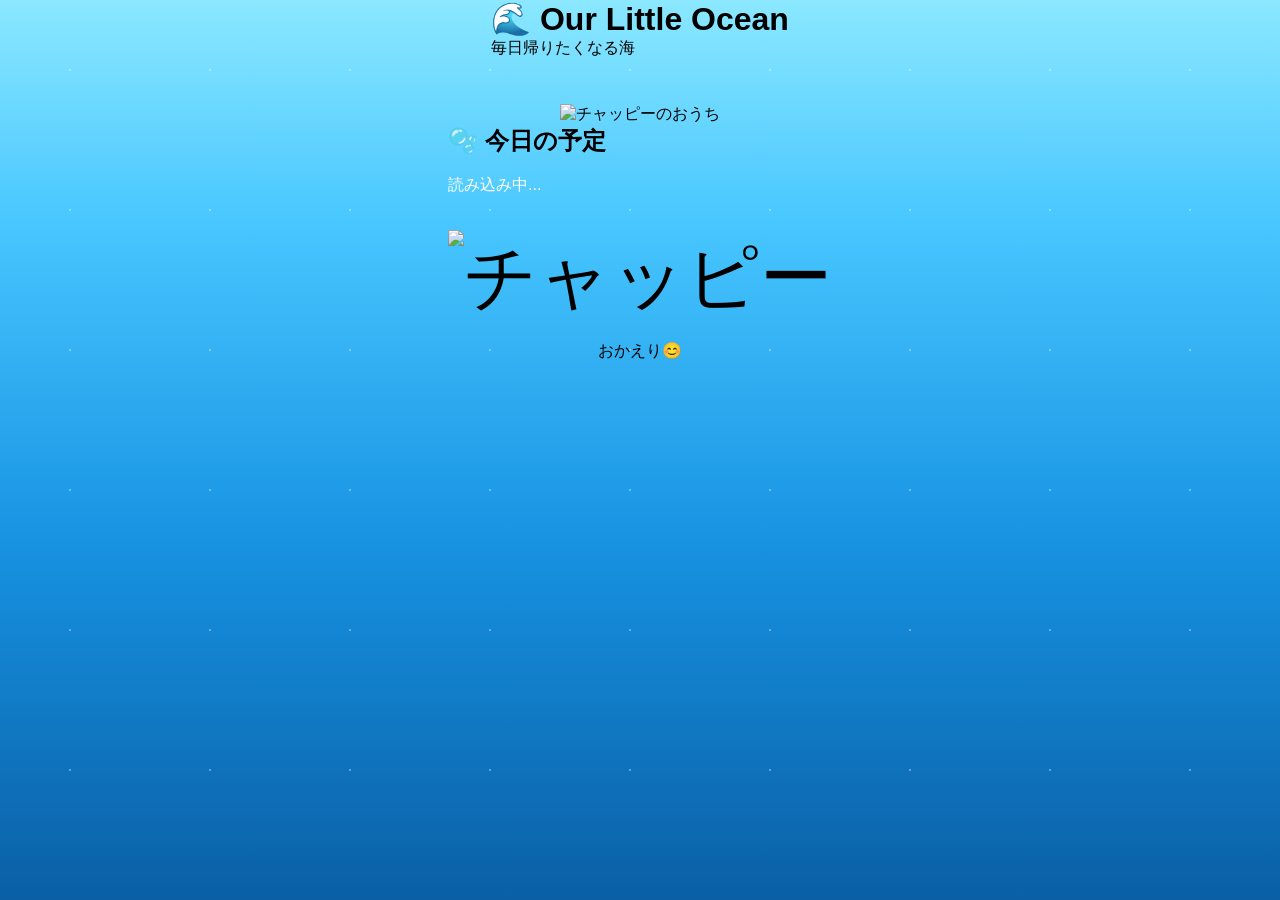
==== commit 811bd6b7: "index.html の更新" ====
--- a/index.html
+++ b/index.html
@@ -1,11 +1,12 @@
 <!DOCTYPE html>
 <html lang="ja">
 <head>
-    <meta charset="UTF-8">
-    <meta name="viewport" content="width=device-width, initial-scale=1.0">
-    <title>Our Little Ocean</title>
+<meta charset="UTF-8">
+<meta name="viewport" content="width=device-width, initial-scale=1.0">
+<title>Our Little Ocean</title>
 
-    <link rel="stylesheet" href="style.css">
+<link rel="stylesheet" href="style.css">
+
 </head>
 
 <body>
@@ -13,7 +14,7 @@
 <div class="ocean">
 
     <!-- 水中の光 -->
-    <div class="sun-rays"></div>
+    <div class="sunlight"></div>
 
     <!-- 泡 -->
     <div id="bubble-layer"></div>
@@ -21,22 +22,19 @@
     <!-- 魚 -->
     <div id="fish-layer"></div>
 
+    <!-- 海藻 -->
+    <div id="seaweed-layer"></div>
+
+    <!-- サンゴ -->
+    <div id="coral-layer"></div>
+
     <!-- キラキラ -->
     <div id="sparkle-layer"></div>
 
-    <!-- 海藻 -->
-    <div class="seaweed left"></div>
-    <div class="seaweed center"></div>
-    <div class="seaweed right"></div>
-
-    <!-- サンゴ -->
-    <div class="coral left"></div>
-    <div class="coral right"></div>
-
+    <!-- メイン画面 -->
     <main class="home">
 
-        <!-- タイトル -->
-        <header class="header">
+        <header class="title">
 
             <h1>🌊 Our Little Ocean</h1>
 
@@ -44,46 +42,41 @@
 
         </header>
 
-        <!-- サンゴの家 -->
-        <section class="house-area">
+        <section class="center-area">
 
-            <div class="house-glow"></div>
+            <div class="house-area">
 
-            <div class="house">
-
-                🪸🏠
+                <img
+                src="assets/coral-house.png"
+                alt="チャッピーのおうち"
+                class="coral-house">
 
             </div>
 
-            <p>チャッピーのおうち</p>
+            <div class="today-bubble">
 
-        </section>
+                <h2>🫧 今日の予定</h2>
 
-        <!-- 今日の予定 -->
-        <section class="today-card">
+                <div id="today-message">
 
-            <h2>🫧 今日の航海</h2>
+                    読み込み中...
 
-            <p id="today-message">
-
-                海の豆知識がここに表示されます
-
-            </p>
-
-        </section>
-
-        <!-- チャッピー -->
-        <section class="chappy-area">
-
-            <div id="chappy">
-
-                🦦
+                </div>
 
             </div>
 
-            <div class="speech">
+            <div class="chappy-area">
 
-                おかえり😊
+                <img
+                src="assets/chappy.png"
+                alt="チャッピー"
+                id="chappy">
+
+                <div id="speech">
+
+                    おかえり😊
+
+                </div>
 
             </div>
 
@@ -91,19 +84,37 @@
 
     </main>
 
-    <!-- 下メニュー -->
-
     <nav class="bottom-menu">
 
-        <button>🏠<br>ホーム</button>
+        <button id="homeBtn">
 
-        <button>📅<br>カレンダー</button>
+            🏠<br>ホーム
 
-        <button>🛒<br>買い物</button>
+        </button>
 
-        <button>📖<br>航海日誌</button>
+        <button id="calendarBtn">
 
-        <button>⚙️<br>メニュー</button>
+            📅<br>カレンダー
+
+        </button>
+
+        <button id="shoppingBtn">
+
+            🛒<br>買い物
+
+        </button>
+
+        <button id="logBtn">
+
+            📖<br>航海日誌
+
+        </button>
+
+        <button id="menuBtn">
+
+            ⚙️<br>メニュー
+
+        </button>
 
     </nav>
 
--- a/style.css
+++ b/style.css
@@ -1,6 +1,7 @@
-/* ===========================
-   Our Little Ocean v2
-=========================== */
+/* =====================================
+   Our Little Ocean
+   style.css Part1
+===================================== */
 
 *{
     margin:0;
@@ -8,71 +9,273 @@
     box-sizing:border-box;
 }
 
+html,
 body{
 
-    font-family:"Yu Gothic",sans-serif;
-
-    min-height:100vh;
+    width:100%;
+    height:100%;
+
+    overflow:hidden;
+
+    font-family:
+    "Yu Gothic",
+    sans-serif;
+
+}
+
+body{
+
+    background:#0a5fa5;
+
+}
+
+.ocean{
+
+    position:relative;
+
+    width:100vw;
+
+    height:100vh;
+
+    overflow:hidden;
 
     background:
     linear-gradient(
-    180deg,
-    #9fe8ff 0%,
-    #63c8ff 45%,
-    #2ea9ff 100%);
-
-    overflow-x:hidden;
-
-    color:#083b66;
-
-}
-
-.ocean{
-
-    min-height:100vh;
+    to bottom,
+
+    #8be8ff 0%,
+
+    #47c6ff 25%,
+
+    #1793e2 60%,
+
+    #0a5fa5 100%
+
+    );
+
+}
+
+
+/* 水面の光 */
+
+.sun-rays{
+
+    position:absolute;
+
+    inset:0;
+
+    background:
+
+    repeating-linear-gradient(
+
+    110deg,
+
+    rgba(255,255,255,.18) 0px,
+
+    rgba(255,255,255,.05) 40px,
+
+    transparent 120px
+
+    );
+
+    opacity:.6;
+
+    animation:
+
+    raysMove 12s linear infinite;
+
+}
+
+
+/* キラキラ */
+
+#sparkle-layer{
+
+    position:absolute;
+
+    inset:0;
+
+    background-image:
+
+    radial-gradient(white 1px,transparent 1px);
+
+    background-size:
+
+    140px 140px;
+
+    opacity:.35;
+
+}
+
+
+/* メイン */
+
+.home{
+
+    position:relative;
+
+    z-index:5;
+
+    width:100%;
+
+    height:100%;
 
     display:flex;
 
     flex-direction:column;
 
-}
-
-/* ---------- ヘッダー ---------- */
+    align-items:center;
+
+}
+
+
+/* タイトル */
 
 .header{
 
+    margin-top:35px;
+
     text-align:center;
 
-    padding:30px 20px;
-
 }
 
 .header h1{
 
     color:white;
 
-    font-size:2rem;
+    font-size:2.1rem;
 
     text-shadow:
-    0 3px 10px rgba(0,0,0,.2);
+
+    0 5px 15px rgba(0,0,0,.25);
 
 }
 
 .header p{
 
+    color:white;
+
     margin-top:8px;
 
-    color:white;
-
-    opacity:.9;
-
-}
-
-/* ---------- メイン ---------- */
-
-.hero{
-
-    flex:1;
+}
+
+
+/* サンゴの家 */
+
+.house-area{
+
+    margin-top:45px;
+
+    position:relative;
+
+    text-align:center;
+
+}
+
+.house{
+
+    font-size:6rem;
+
+    animation:
+
+    floatHouse 5s ease-in-out infinite;
+
+}
+
+.house-glow{
+
+    position:absolute;
+
+    width:170px;
+
+    height:170px;
+
+    left:50%;
+
+    top:50%;
+
+    transform:
+
+    translate(-50%,-50%);
+
+    background:
+
+    radial-gradient(
+
+    rgba(255,255,255,.35),
+
+    transparent 70%
+
+    );
+
+    filter:blur(18px);
+
+}
+
+.house-area p{
+
+    color:white;
+
+    margin-top:10px;
+
+}
+
+
+/* 今日の予定 */
+
+.today-card{
+
+    margin-top:35px;
+
+    width:min(88%,420px);
+
+    padding:24px;
+
+    border-radius:32px;
+
+    background:
+
+    rgba(255,255,255,.22);
+
+    backdrop-filter:
+
+    blur(14px);
+
+    border:
+
+    1px solid
+
+    rgba(255,255,255,.4);
+
+    box-shadow:
+
+    0 15px 35px
+
+    rgba(0,0,0,.15);
+
+}
+
+.today-card h2{
+
+    color:white;
+
+}
+
+#today-message{
+
+    color:white;
+
+    margin-top:14px;
+
+    line-height:1.8;
+
+}
+
+/* チャッピー */
+
+.chappy-area{
+
+    margin-top:30px;
 
     display:flex;
 
@@ -80,14 +283,68 @@
 
     align-items:center;
 
-    gap:25px;
-
-    padding:20px;
-
-}
-
-/* ---------- 今日の予定 ---------- */
-
-.today-bubble{
-
-   +    gap:15px;
+
+    z-index:10;
+
+}
+
+#chappy{
+
+    font-size:4.5rem;
+
+    animation:
+
+    floatChappy 4s ease-in-out infinite;
+
+}
+
+.speech{
+
+    background:
+
+    rgba(255,255,255,.85);
+
+    color:#0b4c8a;
+
+    padding:12px 20px;
+
+    border-radius:20px;
+
+    font-weight:bold;
+
+    box-shadow:
+
+    0 10px 25px rgba(0,0,0,.15);
+
+}
+
+/* 海藻 */
+
+.seaweed{
+
+    position:absolute;
+
+    bottom:-30px;
+
+    width:45px;
+
+    height:220px;
+
+    background:
+
+    linear-gradient(
+
+    #39d36f,
+
+    #0d8c47
+
+    );
+
+    border-radius:50px;
+
+    opacity:.8;
+
+    animation:
+
+    sway 5
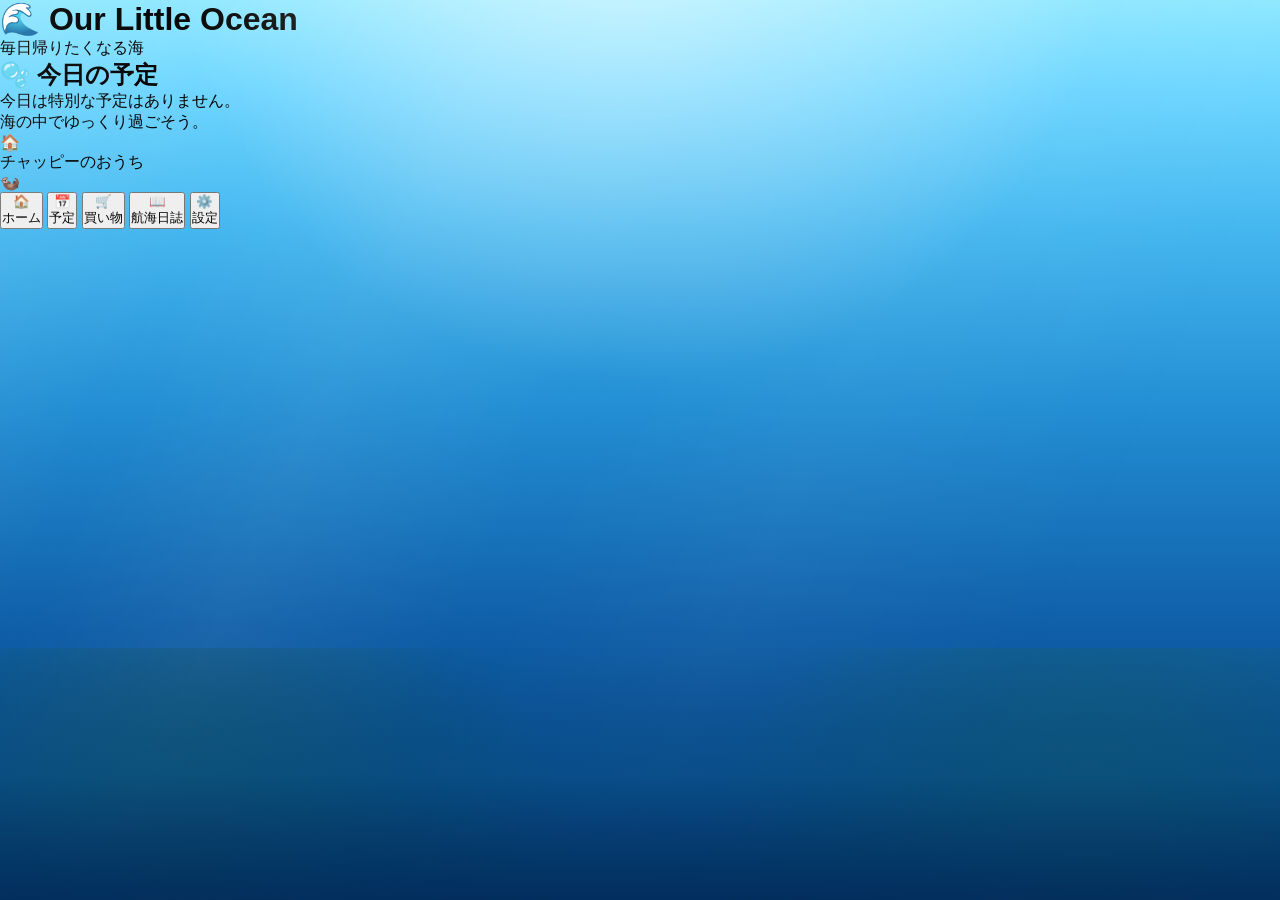
==== commit a87d7368: "index.html の更新" ====
--- a/index.html
+++ b/index.html
@@ -1,8 +1,11 @@
 <!DOCTYPE html>
 <html lang="ja">
+
 <head>
+
 <meta charset="UTF-8">
 <meta name="viewport" content="width=device-width, initial-scale=1.0">
+
 <title>Our Little Ocean</title>
 
 <link rel="stylesheet" href="style.css">
@@ -11,116 +14,73 @@
 
 <body>
 
-<div class="ocean">
+<div class="background">
 
-    <!-- 水中の光 -->
-    <div class="sunlight"></div>
+<div class="light"></div>
 
-    <!-- 泡 -->
-    <div id="bubble-layer"></div>
+<div class="reef"></div>
 
-    <!-- 魚 -->
-    <div id="fish-layer"></div>
+</div>
 
-    <!-- 海藻 -->
-    <div id="seaweed-layer"></div>
+<div class="screen">
 
-    <!-- サンゴ -->
-    <div id="coral-layer"></div>
+<header>
 
-    <!-- キラキラ -->
-    <div id="sparkle-layer"></div>
+<h1>🌊 Our Little Ocean</h1>
 
-    <!-- メイン画面 -->
-    <main class="home">
+<p>毎日帰りたくなる海</p>
 
-        <header class="title">
+</header>
 
-            <h1>🌊 Our Little Ocean</h1>
+<div class="glass-card">
 
-            <p>毎日帰りたくなる海</p>
+<h2>🫧 今日の予定</h2>
 
-        </header>
+<p>
 
-        <section class="center-area">
+今日は特別な予定はありません。<br>
+海の中でゆっくり過ごそう。
 
-            <div class="house-area">
+</p>
 
-                <img
-                src="assets/coral-house.png"
-                alt="チャッピーのおうち"
-                class="coral-house">
+</div>
 
-            </div>
+<div class="home-area">
 
-            <div class="today-bubble">
+<div class="house">
 
-                <h2>🫧 今日の予定</h2>
+🏠
 
-                <div id="today-message">
+</div>
 
-                    読み込み中...
+<p>チャッピーのおうち</p>
 
-                </div>
+</div>
 
-            </div>
+<div class="chappy">
 
-            <div class="chappy-area">
+🦦
 
-                <img
-                src="assets/chappy.png"
-                alt="チャッピー"
-                id="chappy">
+</div>
 
-                <div id="speech">
+<nav>
 
-                    おかえり😊
+<button>🏠<br>ホーム</button>
 
-                </div>
+<button>📅<br>予定</button>
 
-            </div>
+<button>🛒<br>買い物</button>
 
-        </section>
+<button>📖<br>航海日誌</button>
 
-    </main>
+<button>⚙️<br>設定</button>
 
-    <nav class="bottom-menu">
-
-        <button id="homeBtn">
-
-            🏠<br>ホーム
-
-        </button>
-
-        <button id="calendarBtn">
-
-            📅<br>カレンダー
-
-        </button>
-
-        <button id="shoppingBtn">
-
-            🛒<br>買い物
-
-        </button>
-
-        <button id="logBtn">
-
-            📖<br>航海日誌
-
-        </button>
-
-        <button id="menuBtn">
-
-            ⚙️<br>メニュー
-
-        </button>
-
-    </nav>
+</nav>
 
 </div>
 
 <script src="script.js"></script>
 
 </body>
+
 </html>
--- a/style.css
+++ b/style.css
@@ -1,350 +1,59 @@
-/* =====================================
-   Our Little Ocean
-   style.css Part1
-===================================== */
-
 *{
-    margin:0;
-    padding:0;
-    box-sizing:border-box;
+margin:0;
+padding:0;
+box-sizing:border-box;
 }
 
-html,
-body{
-
-    width:100%;
-    height:100%;
-
-    overflow:hidden;
-
-    font-family:
-    "Yu Gothic",
-    sans-serif;
-
+html,body{
+width:100%;
+height:100%;
+font-family:"Yu Gothic",sans-serif;
+overflow:hidden;
 }
 
 body{
+background:
+linear-gradient(
+180deg,
+#8fe8ff 0%,
+#6ed6ff 10%,
+#46b8f0 25%,
+#238fd4 45%,
+#0f5ea8 70%,
+#063c7a 100%
+);
+}
 
-    background:#0a5fa5;
+body::before{
+content:"";
+position:fixed;
+inset:0;
+background:
+radial-gradient(circle at 50% -10%,rgba(255,255,255,.55),transparent 40%),
+linear-gradient(115deg,rgba(255,255,255,.08) 0%,transparent 18%,rgba(255,255,255,.05) 30%,transparent 45%,rgba(255,255,255,.03) 60%,transparent 80%);
+pointer-events:none;
+}
 
+body::after{
+content:"";
+position:fixed;
+left:0;
+right:0;
+bottom:0;
+height:28%;
+background:
+linear-gradient(to top,
+rgba(2,45,92,.95),
+rgba(5,77,132,.55),
+transparent),
+radial-gradient(circle at 15% 100%,rgba(23,86,62,.6),transparent 35%),
+radial-gradient(circle at 85% 100%,rgba(28,101,74,.6),transparent 35%);
+pointer-events:none;
 }
 
 .ocean{
-
-    position:relative;
-
-    width:100vw;
-
-    height:100vh;
-
-    overflow:hidden;
-
-    background:
-    linear-gradient(
-    to bottom,
-
-    #8be8ff 0%,
-
-    #47c6ff 25%,
-
-    #1793e2 60%,
-
-    #0a5fa5 100%
-
-    );
-
-}
-
-
-/* 水面の光 */
-
-.sun-rays{
-
-    position:absolute;
-
-    inset:0;
-
-    background:
-
-    repeating-linear-gradient(
-
-    110deg,
-
-    rgba(255,255,255,.18) 0px,
-
-    rgba(255,255,255,.05) 40px,
-
-    transparent 120px
-
-    );
-
-    opacity:.6;
-
-    animation:
-
-    raysMove 12s linear infinite;
-
-}
-
-
-/* キラキラ */
-
-#sparkle-layer{
-
-    position:absolute;
-
-    inset:0;
-
-    background-image:
-
-    radial-gradient(white 1px,transparent 1px);
-
-    background-size:
-
-    140px 140px;
-
-    opacity:.35;
-
-}
-
-
-/* メイン */
-
-.home{
-
-    position:relative;
-
-    z-index:5;
-
-    width:100%;
-
-    height:100%;
-
-    display:flex;
-
-    flex-direction:column;
-
-    align-items:center;
-
-}
-
-
-/* タイトル */
-
-.header{
-
-    margin-top:35px;
-
-    text-align:center;
-
-}
-
-.header h1{
-
-    color:white;
-
-    font-size:2.1rem;
-
-    text-shadow:
-
-    0 5px 15px rgba(0,0,0,.25);
-
-}
-
-.header p{
-
-    color:white;
-
-    margin-top:8px;
-
-}
-
-
-/* サンゴの家 */
-
-.house-area{
-
-    margin-top:45px;
-
-    position:relative;
-
-    text-align:center;
-
-}
-
-.house{
-
-    font-size:6rem;
-
-    animation:
-
-    floatHouse 5s ease-in-out infinite;
-
-}
-
-.house-glow{
-
-    position:absolute;
-
-    width:170px;
-
-    height:170px;
-
-    left:50%;
-
-    top:50%;
-
-    transform:
-
-    translate(-50%,-50%);
-
-    background:
-
-    radial-gradient(
-
-    rgba(255,255,255,.35),
-
-    transparent 70%
-
-    );
-
-    filter:blur(18px);
-
-}
-
-.house-area p{
-
-    color:white;
-
-    margin-top:10px;
-
-}
-
-
-/* 今日の予定 */
-
-.today-card{
-
-    margin-top:35px;
-
-    width:min(88%,420px);
-
-    padding:24px;
-
-    border-radius:32px;
-
-    background:
-
-    rgba(255,255,255,.22);
-
-    backdrop-filter:
-
-    blur(14px);
-
-    border:
-
-    1px solid
-
-    rgba(255,255,255,.4);
-
-    box-shadow:
-
-    0 15px 35px
-
-    rgba(0,0,0,.15);
-
-}
-
-.today-card h2{
-
-    color:white;
-
-}
-
-#today-message{
-
-    color:white;
-
-    margin-top:14px;
-
-    line-height:1.8;
-
-}
-
-/* チャッピー */
-
-.chappy-area{
-
-    margin-top:30px;
-
-    display:flex;
-
-    flex-direction:column;
-
-    align-items:center;
-
-    gap:15px;
-
-    z-index:10;
-
-}
-
-#chappy{
-
-    font-size:4.5rem;
-
-    animation:
-
-    floatChappy 4s ease-in-out infinite;
-
-}
-
-.speech{
-
-    background:
-
-    rgba(255,255,255,.85);
-
-    color:#0b4c8a;
-
-    padding:12px 20px;
-
-    border-radius:20px;
-
-    font-weight:bold;
-
-    box-shadow:
-
-    0 10px 25px rgba(0,0,0,.15);
-
-}
-
-/* 海藻 */
-
-.seaweed{
-
-    position:absolute;
-
-    bottom:-30px;
-
-    width:45px;
-
-    height:220px;
-
-    background:
-
-    linear-gradient(
-
-    #39d36f,
-
-    #0d8c47
-
-    );
-
-    border-radius:50px;
-
-    opacity:.8;
-
-    animation:
-
-    sway 5+position:relative;
+width:100%;
+height:100vh;
+z-index:1;
+}
